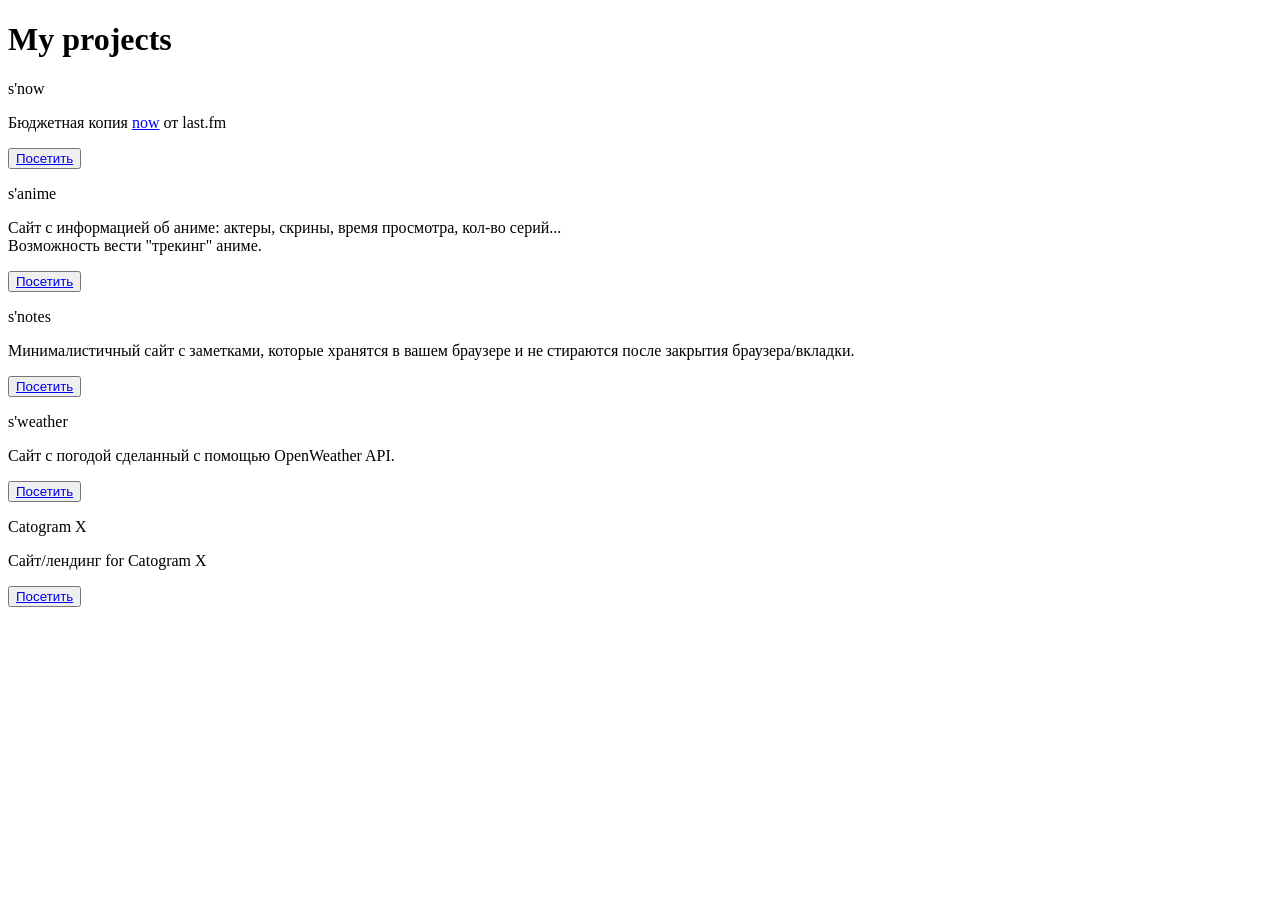
==== projects/index.html @ af7a08cc "Create index.html" ====
<!DOCTYPE html>
<html>

<head>
    <meta charset='utf-8'>
    <meta http-equiv='X-UA-Compatible' content='IE=edge'>
    <title>sxndwl's projects</title>
    <meta name="description" content="sxndwl's projects">
    <meta name="keywords" content="сксндвл,sxndwl" />
    <meta name='viewport' content='width=device-width, initial-scale=1'>
    <link rel='stylesheet' type='text/css' media='screen' href='css/main.css'>
    <link rel="shortcut icon" href="https://sxndwl.xyz/favicon/services_outline_28.svg" type="image/x-icon">
    <style>
        img[alt="www.000webhost.com"] {
            display: none;
        }
    </style>
</head>

<body>
    <div class="main_wrapper">
        <h1 class="title">My projects</h1>
        <div class="card">
            <div class="img img_now"></div>
            <div class="about">
                <p class="about_title">s'now</p>
                <p class="description">Бюджетная копия <a style="color: blue;" href="https://www.last.fm/user/LAST.HQ/now">now</a> от last.fm</p>
                <button>
                    <a href="/now" target="_blank">Посетить</a>
                </button>
            </div>
        </div>
        <div class="card card_2">
            <div class="img img_shiki"></div>
            <div class="about">
                <p class="about_title">s'anime</p>
                <p class="description">Сайт с информацией об аниме: актеры, скрины, время просмотра, кол-во серий...
                    <br>Возможность вести "трекинг" аниме.</p>
                <button>
                    <a href="/s'anime" target="_blank">Посетить</a>
                </button>
            </div>
        </div>
        <div class="card">
            <div class="img img_notes"></div>
            <div class="about">
                <p class="about_title">s'notes</p>
                <p class="description">Минималистичный сайт с заметками, которые хранятся в вашем браузере и не
                    стираются после закрытия браузера/вкладки.</p>
                <button>
                    <a href="/s'notes" target="_blank">Посетить</a>
                </button>
            </div>
        </div>
        <div class="card card_2">
            <div class="img img_weather"></div>
            <div class="about">
                <p class="about_title">s'weather</p>
                <p class="description">Сайт с погодой сделанный с помощью OpenWeather API.</p>
                <button>
                    <a href="/weather" target="_blank">Посетить</a>
                </button>
            </div>
        </div>
        <div class="card">
            <div class="img img_sites"></div>
            <div class="about">
                <p class="about_title">Catogram X</p>
                <p class="description">Cайт/лендинг for Catogram X</p>
                <button>
                    <a href="https://catox.eu.org/" target="_blank">Посетить</a>
                </button>
            </div>
        </div>
    </div>
</body>
</html>
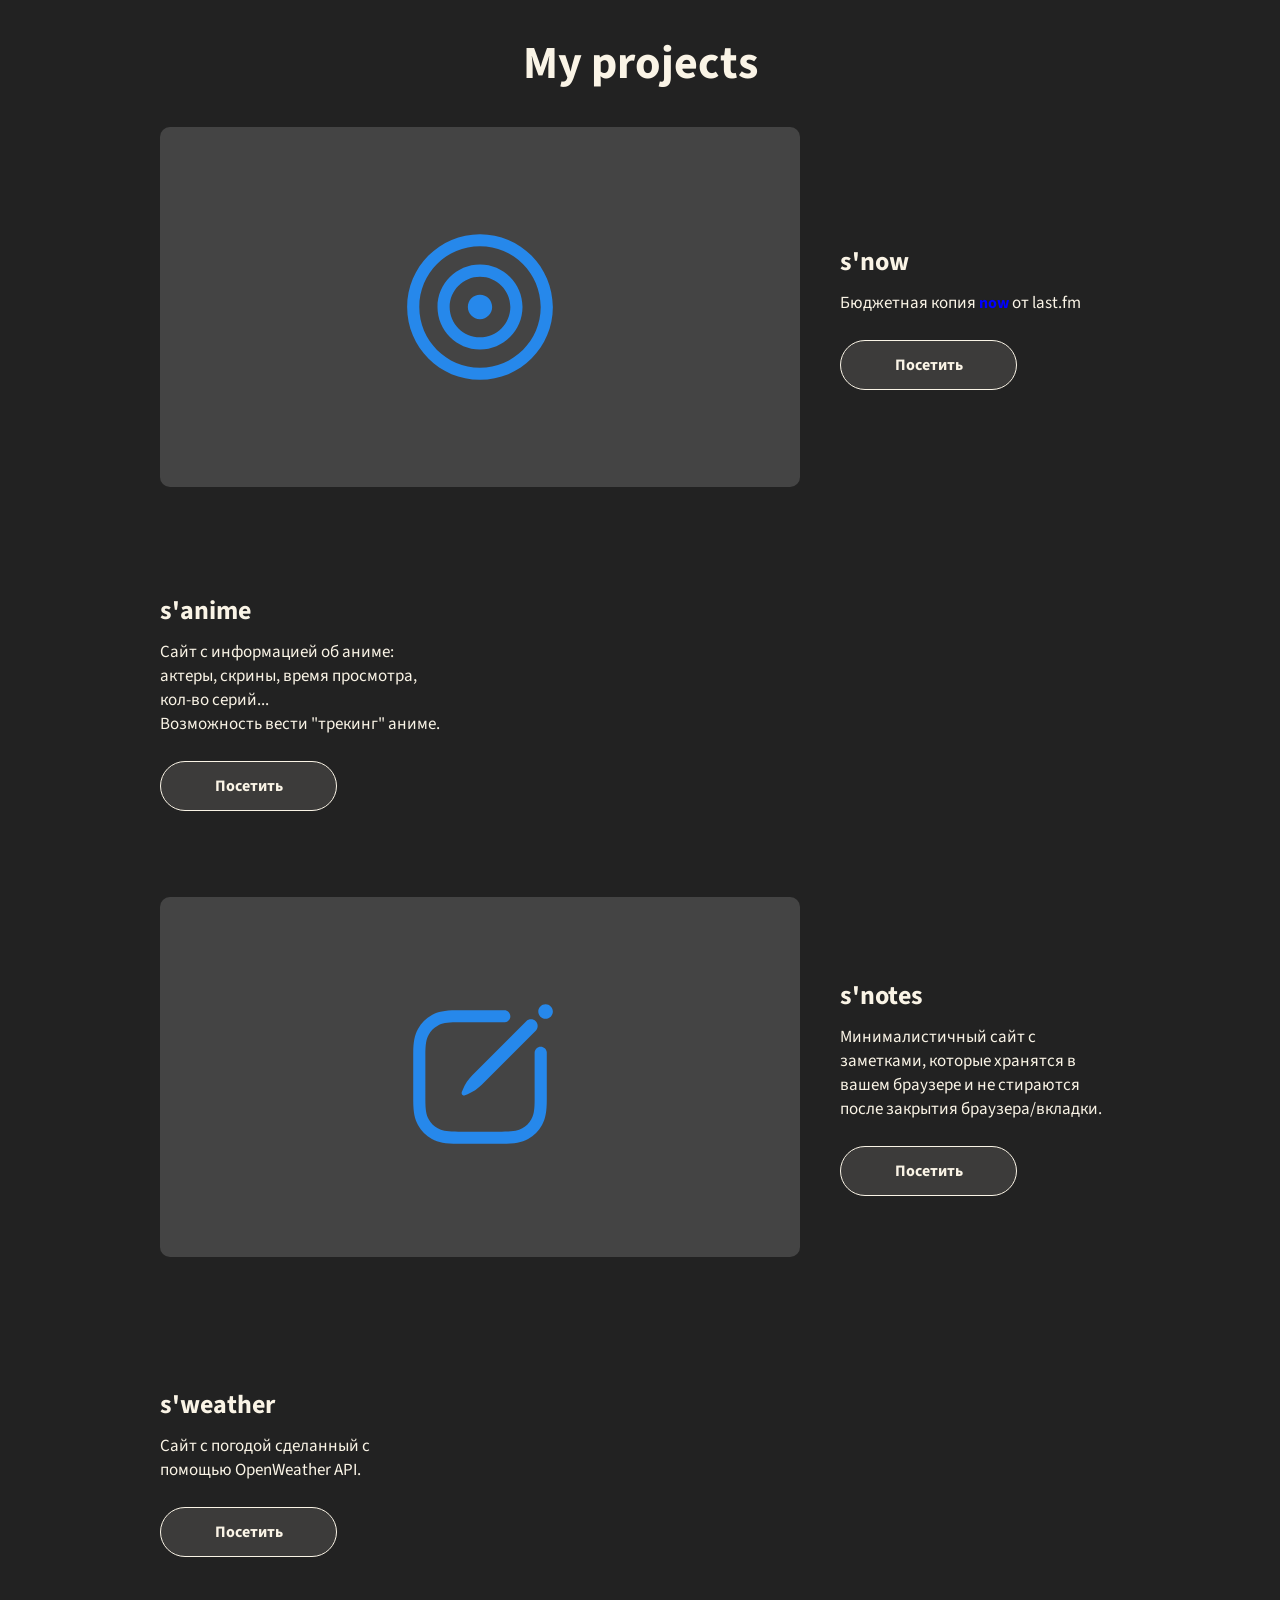
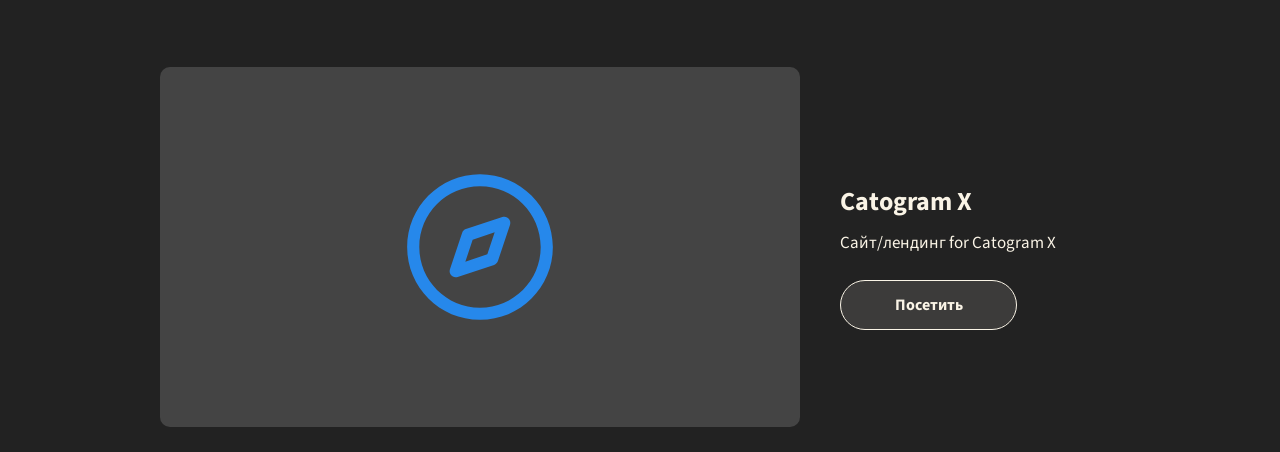
==== commit 6408e4c5: "Update index.html" ====
--- a/projects/index.html
+++ b/projects/index.html
@@ -8,7 +8,7 @@
     <meta name="description" content="sxndwl's projects">
     <meta name="keywords" content="сксндвл,sxndwl" />
     <meta name='viewport' content='width=device-width, initial-scale=1'>
-    <link rel='stylesheet' type='text/css' media='screen' href='css/main.css'>
+    <link rel='stylesheet' type='text/css' media='screen' href='main.css'>
     <link rel="shortcut icon" href="https://sxndwl.xyz/favicon/services_outline_28.svg" type="image/x-icon">
     <style>
         img[alt="www.000webhost.com"] {
--- a/projects/main.css
+++ b/projects/main.css
@@ -0,0 +1,102 @@
+@import url('https://fonts.googleapis.com/css2?family=Source+Sans+Pro:wght@600&display=swap');
+html,body{
+    margin: 0;
+    padding:0;
+    background: #222222;
+    font-family: 'Source Sans Pro', sans-serif;
+    color: #FAF4E6;
+}
+::-webkit-scrollbar {
+    width: 6px; 
+    height: 2px;
+    background-color: #535353;
+}
+::-webkit-scrollbar-thumb {
+    background-color: #252525;
+    border-radius: 9em;
+}
+.main_wrapper{
+    max-width: 960px;
+    margin: 0 auto;
+}
+.title{
+    text-align: center;
+    font-size: 46px;
+}
+.img{
+    width: 640px;
+    height: 360px;
+    background-size: cover;
+    border-radius: 10px;
+}
+.img_notes{
+    background: url(img/Thumbnail.svg) center no-repeat;
+}
+.img_sites{
+    background: url(img/sites.svg) center no-repeat;
+}
+.img_shiki{
+    background: url(img/shiki.svg) center no-repeat;
+}
+.img_weather{
+    background: url(img/cover.svg) center no-repeat;
+}
+.img_now{
+    background: url(img/now.svg) center no-repeat;
+}   
+.card{
+    display: flex;
+    justify-content: space-between;
+    align-items: center;
+    margin-top: 25px;
+    margin-bottom: 25px;
+}
+.card_2{
+    display: flex;
+    flex-direction: row-reverse;
+}
+.description{
+    width: 280px;
+font-weight: 400;
+font-size: 17px;
+margin-top: -10px;
+margin-bottom: 25px;
+}
+.about{
+    display: flex;
+    flex-direction: column;
+}
+.about_title{
+font-weight: 700;
+font-size: 26px;
+line-height: 100%;
+}
+button{
+background: #3C3B3A;
+border: 1px solid #FAF4E6;
+box-sizing: border-box;
+border-radius: 44.5px;
+padding: 1px 30px;
+width: 177px;
+height: 50px;
+}
+a{
+    text-decoration: none;
+    color: #FAF4E6;
+    font-family: 'Source Sans Pro', sans-serif;
+font-style: normal;
+font-weight: 700;
+font-size: 16px;
+}
+.disclaimer{
+    display:none;
+}
+@media (max-width: 900px) {
+    .card{
+        flex-direction: column;
+    }
+    .img{
+        width: 70%;
+    }
+
+}
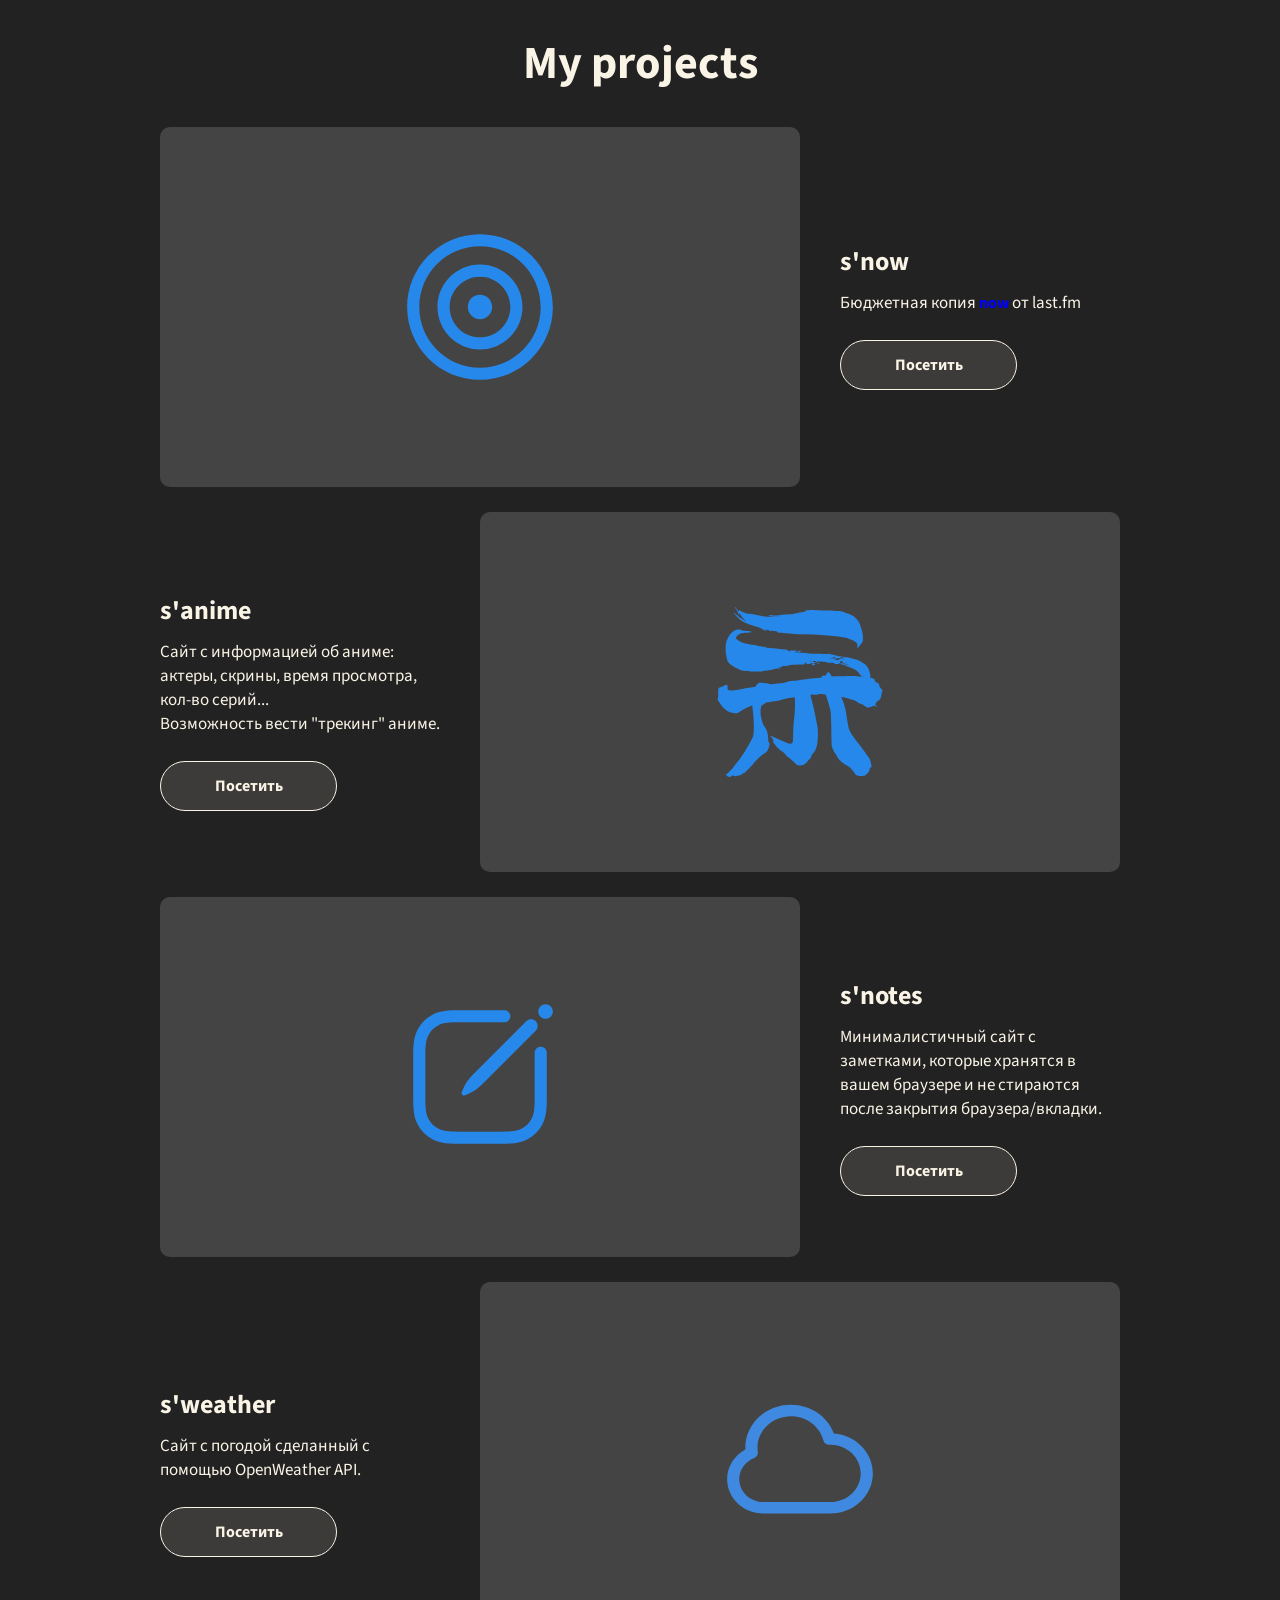
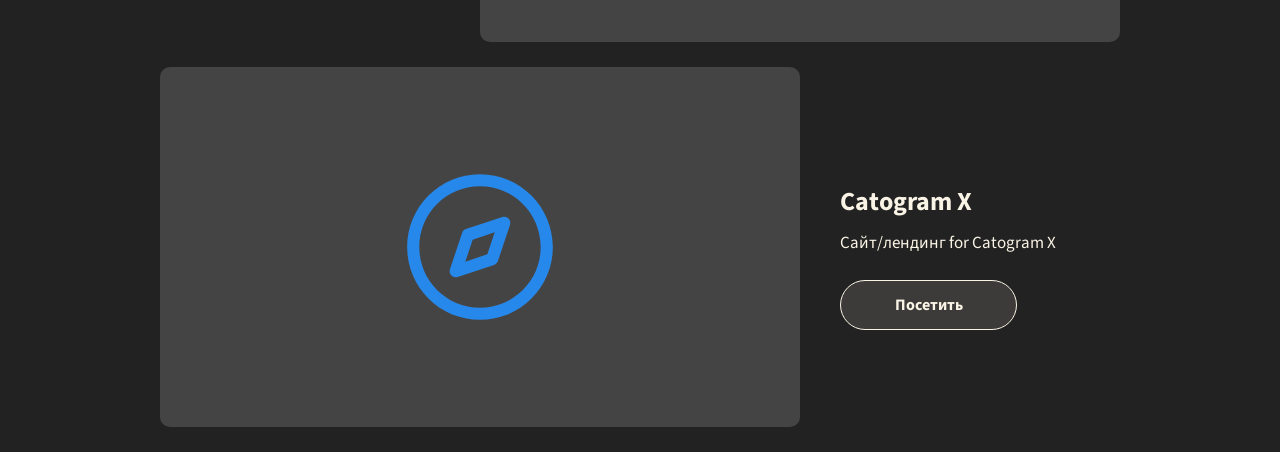
==== commit fb4e58d0: "Update index.html" ====
--- a/projects/index.html
+++ b/projects/index.html
@@ -37,7 +37,7 @@
                 <p class="description">Сайт с информацией об аниме: актеры, скрины, время просмотра, кол-во серий...
                     <br>Возможность вести "трекинг" аниме.</p>
                 <button>
-                    <a href="/s'anime" target="_blank">Посетить</a>
+                    <a href="/s-anime" target="_blank">Посетить</a>
                 </button>
             </div>
         </div>
